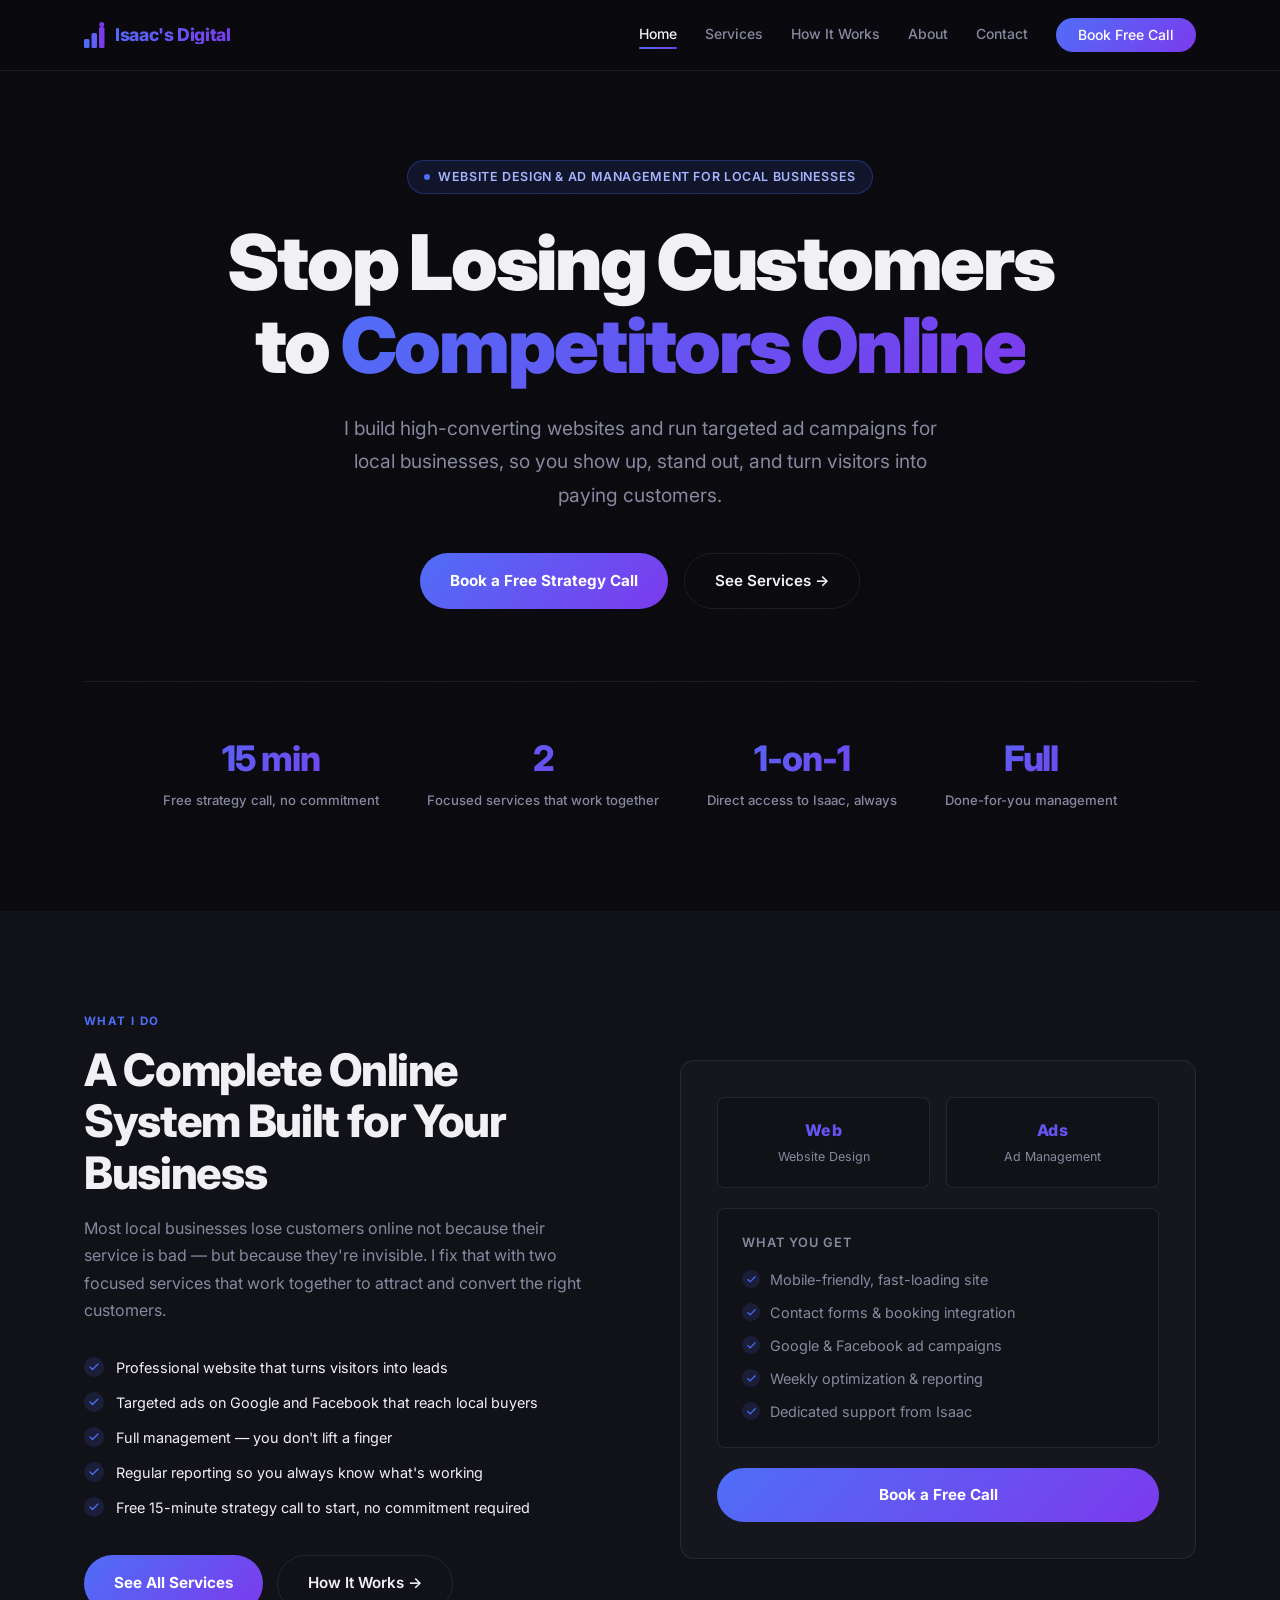
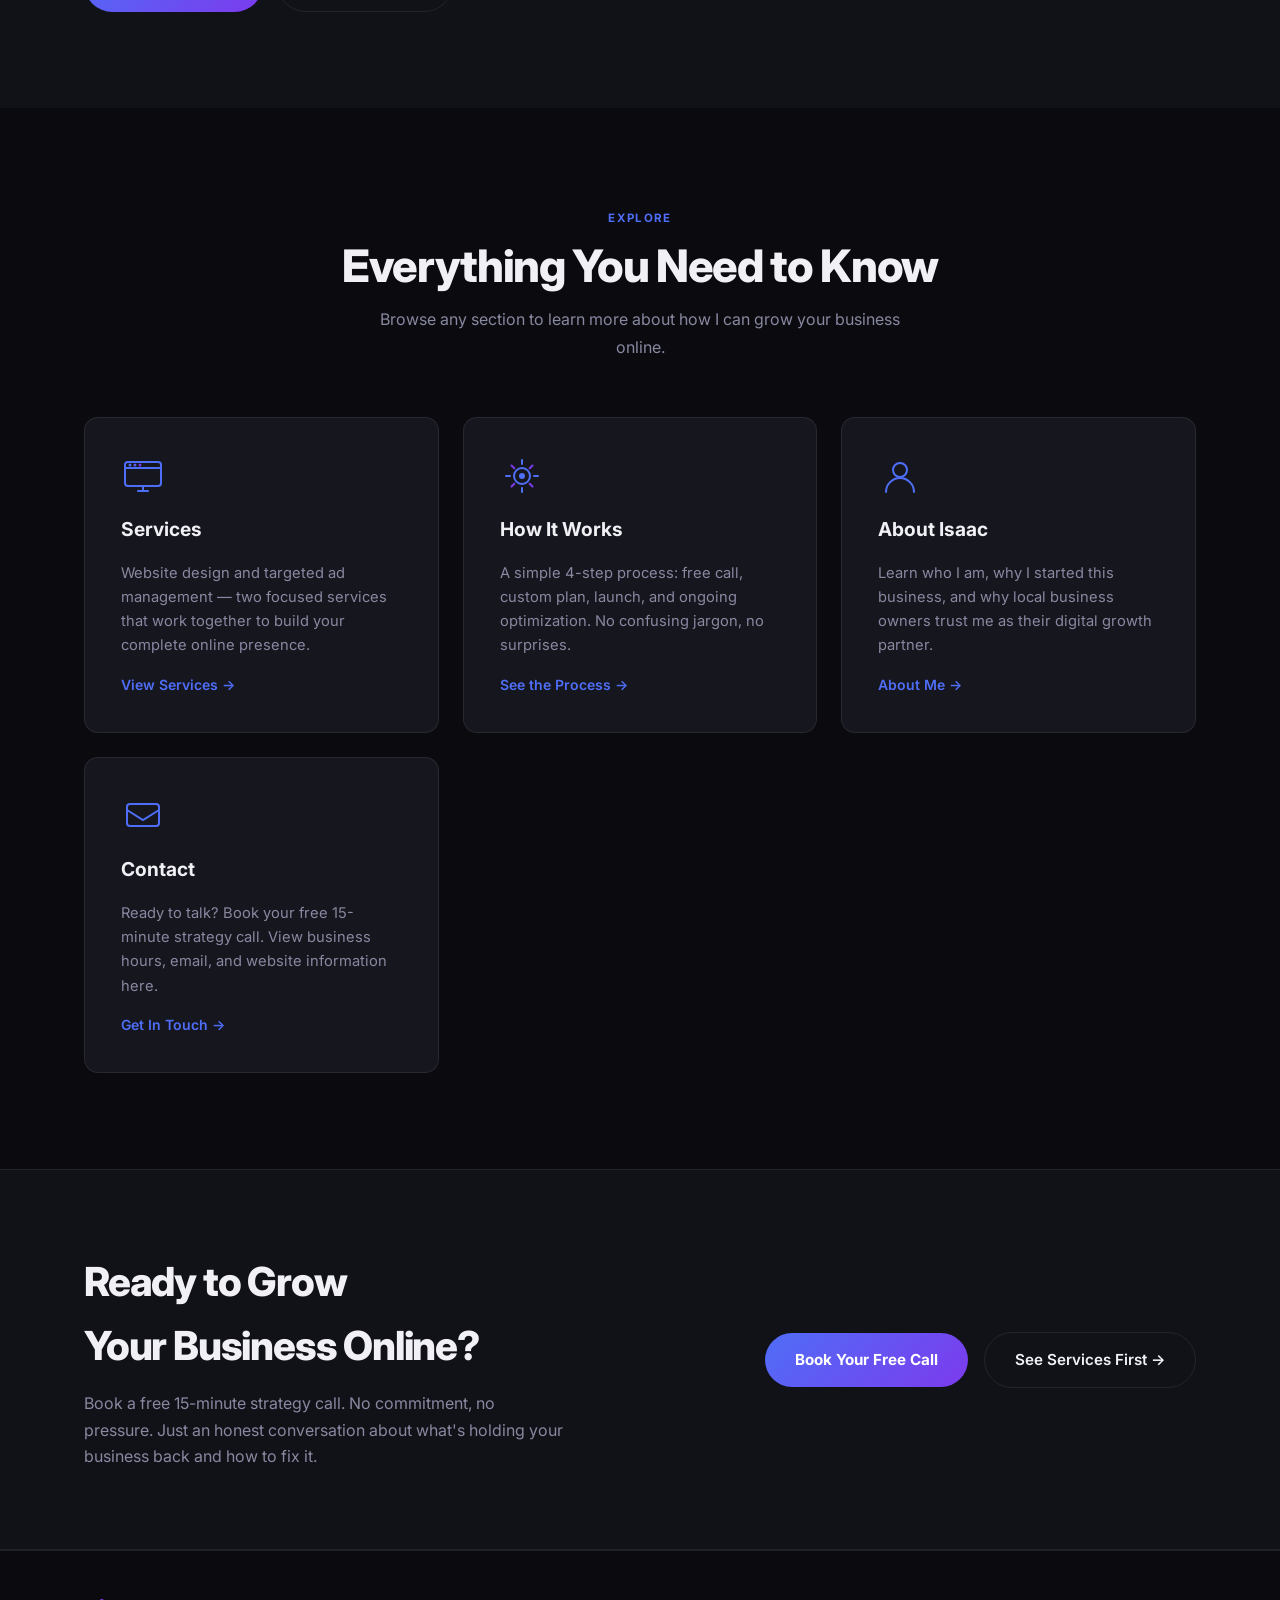
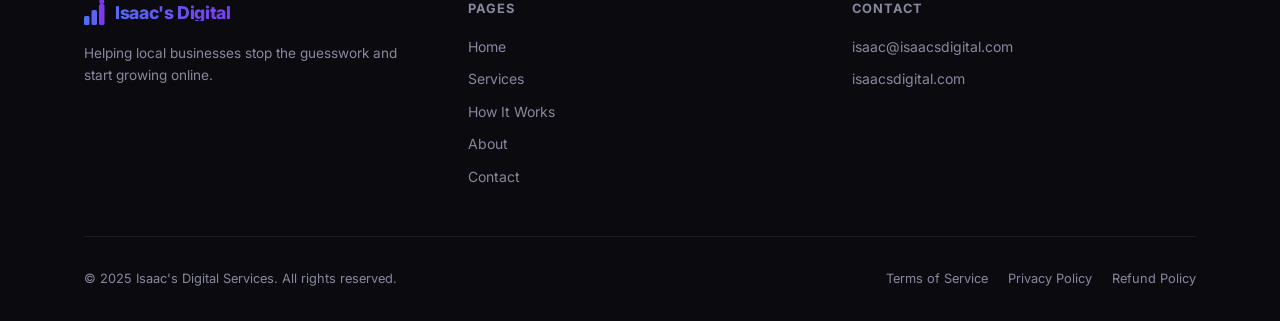
==== index.html @ a50440e7 "Initial commit — Isaac's Digital Services website Full static site with design system overhaul: - in" ====
<!DOCTYPE html>
<html lang="en">
<head>
  <meta charset="UTF-8" />
  <meta name="viewport" content="width=device-width, initial-scale=1.0" />
  <title>Isaac's Digital Services | Websites &amp; Ads for Local Businesses</title>
  <meta name="description" content="Isaac's Digital Services builds high-converting websites and runs targeted ad campaigns for local businesses. Book a free strategy call today." />
  <link rel="preconnect" href="https://fonts.googleapis.com" />
  <link rel="preconnect" href="https://fonts.gstatic.com" crossorigin />
  <link href="https://fonts.googleapis.com/css2?family=Inter:wght@300;400;500;600;700;800;900&display=swap" rel="stylesheet" />
  <link rel="stylesheet" href="styles.css" />
  <style>
    /* Home-specific styles */
    .hero-stats {
      display: flex; gap: 48px; justify-content: center; flex-wrap: wrap;
      margin-top: 72px; padding-top: 48px; border-top: 1px solid var(--border);
    }
    /* Preview cards */
    .preview-grid {
      display: grid; grid-template-columns: repeat(auto-fit, minmax(300px, 1fr)); gap: 24px;
    }
    .preview-card {
      background: var(--surface); border: 1px solid var(--border);
      border-radius: var(--radius); padding: 36px;
      display: flex; flex-direction: column; gap: 16px;
      transition: border-color 0.2s, transform 0.2s;
      position: relative; overflow: hidden;
    }
    .preview-card::before {
      content: ''; position: absolute; inset: 0;
      background: linear-gradient(135deg, rgba(79,110,247,0.05), rgba(124,58,237,0.05));
      opacity: 0; transition: opacity 0.3s;
    }
    .preview-card:hover { border-color: rgba(79,110,247,0.4); transform: translateY(-2px); }
    .preview-card:hover::before { opacity: 1; }
    .preview-card-icon { width: 44px; height: 44px; }
    .preview-card h3 { font-size: 1.2rem; font-weight: 700; }
    .preview-card p { color: var(--muted); font-size: 0.92rem; line-height: 1.65; flex: 1; }
    .preview-card .card-link {
      display: inline-flex; align-items: center; gap: 6px;
      font-size: 0.875rem; font-weight: 600; color: var(--accent);
      transition: gap 0.2s;
    }
    .preview-card .card-link:hover { gap: 10px; }
    /* Intro section */
    .intro-grid { display: grid; grid-template-columns: 1fr 1fr; gap: 80px; align-items: center; }
    .intro-visual {
      background: var(--surface); border: 1px solid var(--border);
      border-radius: var(--radius); padding: 36px; display: flex; flex-direction: column; gap: 20px;
    }
    .mini-stat-row { display: flex; gap: 16px; }
    .mini-stat {
      flex: 1; background: var(--bg2); border: 1px solid var(--border);
      border-radius: var(--radius-sm); padding: 20px; text-align: center;
    }
    .mini-stat-num { font-size: 1rem; font-weight: 800; background: var(--grad); -webkit-background-clip: text; -webkit-text-fill-color: transparent; letter-spacing: 0.04em; }
    .mini-stat-label { font-size: 0.78rem; color: var(--muted); margin-top: 4px; }
    .checklist { display: flex; flex-direction: column; gap: 12px; }
    .check-item { display: flex; gap: 12px; align-items: flex-start; font-size: 0.9rem; }
    .check-item::before {
      content: ''; flex-shrink: 0; width: 20px; height: 20px; border-radius: 50%;
      background: rgba(79,110,247,0.15);
      background-image: url("data:image/svg+xml,%3Csvg xmlns='http://www.w3.org/2000/svg' viewBox='0 0 24 24' fill='none' stroke='%234f6ef7' stroke-width='2.5' stroke-linecap='round' stroke-linejoin='round'%3E%3Cpolyline points='20 6 9 17 4 12'/%3E%3C/svg%3E");
      background-size: 12px; background-repeat: no-repeat; background-position: center; margin-top: 1px;
    }
    @media (max-width: 900px) { .intro-grid { grid-template-columns: 1fr; gap: 40px; } }
    .intro-sub { margin-top: 16px; }
    .intro-checklist { margin-top: 32px; }
    .intro-actions { margin-top: 36px; display: flex; gap: 14px; flex-wrap: wrap; }
    .intro-features-panel { background: var(--bg2); border: 1px solid var(--border); border-radius: var(--radius-sm); padding: 24px; }
    .intro-features-panel .panel-label { font-size: 0.8rem; color: var(--muted); text-transform: uppercase; letter-spacing: 0.08em; font-weight: 600; margin-bottom: 14px; }
  </style>
</head>
<body>

  <!-- NAV -->
  <nav>
    <div class="container nav-inner">
      <a href="index.html" class="site-logo">
        <svg width="22" height="26" viewBox="0 0 22 26" fill="none" aria-hidden="true"><rect x="0" y="17" width="5.5" height="9" rx="1.5" fill="#4f6ef7"/><rect x="7.5" y="11" width="5.5" height="15" rx="1.5" fill="#6060f5"/><rect x="15" y="5" width="5.5" height="21" rx="1.5" fill="#7c3aed"/><circle cx="17.75" cy="2.5" r="2.5" fill="#7c3aed"/></svg>
        <span class="logo-text">Isaac's Digital</span>
      </a>
      <div class="nav-links">
        <a href="index.html" class="active">Home</a>
        <a href="services.html">Services</a>
        <a href="how-it-works.html">How It Works</a>
        <a href="about.html">About</a>
        <a href="contact.html">Contact</a>
        <a href="https://calendly.com/isaacsdigitalservices/new-meeting" class="nav-cta">Book Free Call</a>
      </div>
      <button class="hamburger" id="hamburgerBtn" aria-label="Open menu">
        <span></span><span></span><span></span>
      </button>
    </div>
  </nav>

  <!-- MOBILE MENU -->
  <div class="mobile-menu" id="mobileMenu">
    <button class="close-menu" id="closeMenu" aria-label="Close menu">&#x2715;</button>
    <a href="index.html" class="active" onclick="closeMobile()">Home</a>
    <a href="services.html" onclick="closeMobile()">Services</a>
    <a href="how-it-works.html" onclick="closeMobile()">How It Works</a>
    <a href="about.html" onclick="closeMobile()">About</a>
    <a href="contact.html" onclick="closeMobile()">Contact</a>
    <a href="https://calendly.com/isaacsdigitalservices/new-meeting" class="nav-cta" onclick="closeMobile()">Book Free Call</a>
  </div>

  <!-- HERO -->
  <section class="hero">
    <div class="container">
      <div class="hero-badge fade-in">
        <span></span>
        Website Design &amp; Ad Management for Local Businesses
      </div>
      <h1 class="fade-in">
        Stop Losing Customers<br/>to <span class="highlight">Competitors Online</span>
      </h1>
      <p class="fade-in">
        I build high-converting websites and run targeted ad campaigns for local businesses,
        so you show up, stand out, and turn visitors into paying customers.
      </p>
      <div class="hero-actions fade-in">
        <a href="https://calendly.com/isaacsdigitalservices/new-meeting" class="btn-primary">Book a Free Strategy Call</a>
        <a href="services.html" class="btn-secondary">See Services &rarr;</a>
      </div>
      <div class="hero-stats fade-in">
        <div class="stat">
          <div class="stat-number">15 min</div>
          <div class="stat-label">Free strategy call, no commitment</div>
        </div>
        <div class="stat">
          <div class="stat-number">2</div>
          <div class="stat-label">Focused services that work together</div>
        </div>
        <div class="stat">
          <div class="stat-number">1-on-1</div>
          <div class="stat-label">Direct access to Isaac, always</div>
        </div>
        <div class="stat">
          <div class="stat-number">Full</div>
          <div class="stat-label">Done-for-you management</div>
        </div>
      </div>
    </div>
  </section>

  <!-- INTRO / WHAT I DO -->
  <section class="section alt">
    <div class="container">
      <div class="intro-grid">
        <div class="fade-in">
          <div class="section-label">What I Do</div>
          <h2 class="section-title">A Complete Online System Built for Your Business</h2>
          <p class="section-sub intro-sub">
            Most local businesses lose customers online not because their service is bad —
            but because they're invisible. I fix that with two focused services that work together
            to attract and convert the right customers.
          </p>
          <div class="checklist intro-checklist">
            <div class="check-item">Professional website that turns visitors into leads</div>
            <div class="check-item">Targeted ads on Google and Facebook that reach local buyers</div>
            <div class="check-item">Full management — you don't lift a finger</div>
            <div class="check-item">Regular reporting so you always know what's working</div>
            <div class="check-item">Free 15-minute strategy call to start, no commitment required</div>
          </div>
          <div class="intro-actions">
            <a href="services.html" class="btn-primary">See All Services</a>
            <a href="how-it-works.html" class="btn-secondary">How It Works &rarr;</a>
          </div>
        </div>
        <div class="intro-visual fade-in">
          <div class="mini-stat-row">
            <div class="mini-stat">
              <div class="mini-stat-num">Web</div>
              <div class="mini-stat-label">Website Design</div>
            </div>
            <div class="mini-stat">
              <div class="mini-stat-num">Ads</div>
              <div class="mini-stat-label">Ad Management</div>
            </div>
          </div>
          <div class="intro-features-panel">
            <div class="panel-label">What you get</div>
            <ul class="feature-list">
              <li>Mobile-friendly, fast-loading site</li>
              <li>Contact forms &amp; booking integration</li>
              <li>Google &amp; Facebook ad campaigns</li>
              <li>Weekly optimization &amp; reporting</li>
              <li>Dedicated support from Isaac</li>
            </ul>
          </div>
          <a href="https://calendly.com/isaacsdigitalservices/new-meeting" class="btn-primary btn-full">
            Book a Free Call
          </a>
        </div>
      </div>
    </div>
  </section>

  <!-- PREVIEW PAGES -->
  <section class="section">
    <div class="container">
      <div class="section-header center fade-in">
        <div class="section-label">Explore</div>
        <h2 class="section-title">Everything You Need to Know</h2>
        <p class="section-sub">Browse any section to learn more about how I can grow your business online.</p>
      </div>
      <div class="preview-grid">
        <a href="services.html" class="preview-card fade-in">
          <div class="preview-card-icon">
            <svg width="44" height="44" viewBox="0 0 44 44" fill="none" aria-hidden="true"><rect x="4" y="8" width="36" height="24" rx="3" stroke="#4f6ef7" stroke-width="2"/><path d="M4 14h36" stroke="#4f6ef7" stroke-width="2"/><circle cx="9" cy="11" r="1.5" fill="#4f6ef7"/><circle cx="14" cy="11" r="1.5" fill="#6060f5"/><circle cx="19" cy="11" r="1.5" fill="#7c3aed"/><rect x="16" y="36" width="12" height="2" rx="1" fill="#4f6ef7"/><path d="M22 32v4" stroke="#4f6ef7" stroke-width="2"/></svg>
          </div>
          <h3>Services</h3>
          <p>Website design and targeted ad management — two focused services that work together to build your complete online presence.</p>
          <span class="card-link">View Services &rarr;</span>
        </a>
        <a href="how-it-works.html" class="preview-card fade-in fade-in-delay-1">
          <div class="preview-card-icon">
            <svg width="44" height="44" viewBox="0 0 44 44" fill="none" aria-hidden="true"><circle cx="22" cy="22" r="8" stroke="#4f6ef7" stroke-width="2"/><circle cx="22" cy="22" r="3" fill="#4f6ef7"/><path d="M22 6v4M22 34v4M6 22h4M34 22h4" stroke="#4f6ef7" stroke-width="2" stroke-linecap="round"/><path d="M11.5 11.5l2.8 2.8M29.7 29.7l2.8 2.8M32.5 11.5l-2.8 2.8M14.3 29.7l-2.8 2.8" stroke="#7c3aed" stroke-width="2" stroke-linecap="round"/></svg>
          </div>
          <h3>How It Works</h3>
          <p>A simple 4-step process: free call, custom plan, launch, and ongoing optimization. No confusing jargon, no surprises.</p>
          <span class="card-link">See the Process &rarr;</span>
        </a>
        <a href="about.html" class="preview-card fade-in fade-in-delay-2">
          <div class="preview-card-icon">
            <svg width="44" height="44" viewBox="0 0 44 44" fill="none" aria-hidden="true"><circle cx="22" cy="16" r="7" stroke="#4f6ef7" stroke-width="2"/><path d="M8 38c0-7.732 6.268-14 14-14s14 6.268 14 14" stroke="#4f6ef7" stroke-width="2" stroke-linecap="round"/></svg>
          </div>
          <h3>About Isaac</h3>
          <p>Learn who I am, why I started this business, and why local business owners trust me as their digital growth partner.</p>
          <span class="card-link">About Me &rarr;</span>
        </a>
        <a href="contact.html" class="preview-card fade-in fade-in-delay-3">
          <div class="preview-card-icon">
            <svg width="44" height="44" viewBox="0 0 44 44" fill="none" aria-hidden="true"><rect x="6" y="10" width="32" height="22" rx="3" stroke="#4f6ef7" stroke-width="2"/><path d="M6 16l16 10 16-10" stroke="#4f6ef7" stroke-width="2" stroke-linecap="round"/></svg>
          </div>
          <h3>Contact</h3>
          <p>Ready to talk? Book your free 15-minute strategy call. View business hours, email, and website information here.</p>
          <span class="card-link">Get In Touch &rarr;</span>
        </a>
      </div>
    </div>
  </section>

  <!-- CTA BAND -->
  <div class="cta-band">
    <div class="container">
      <div class="cta-inner">
        <div class="cta-text fade-in">
          <h2>Ready to Grow<br/>Your Business Online?</h2>
          <p>Book a free 15-minute strategy call. No commitment, no pressure. Just an honest conversation about what's holding your business back and how to fix it.</p>
        </div>
        <div class="cta-actions fade-in">
          <a href="https://calendly.com/isaacsdigitalservices/new-meeting" class="btn-primary">Book Your Free Call</a>
          <a href="services.html" class="btn-secondary">See Services First &rarr;</a>
        </div>
      </div>
    </div>
  </div>

  <!-- FOOTER -->
  <footer>
    <div class="container">
      <div class="footer-top">
        <div>
          <a href="index.html" class="site-logo">
            <svg width="22" height="26" viewBox="0 0 22 26" fill="none" aria-hidden="true"><rect x="0" y="17" width="5.5" height="9" rx="1.5" fill="#4f6ef7"/><rect x="7.5" y="11" width="5.5" height="15" rx="1.5" fill="#6060f5"/><rect x="15" y="5" width="5.5" height="21" rx="1.5" fill="#7c3aed"/><circle cx="17.75" cy="2.5" r="2.5" fill="#7c3aed"/></svg>
            <span class="logo-text">Isaac's Digital</span>
          </a>
          <p class="footer-tagline">Helping local businesses stop the guesswork and start growing online.</p>
        </div>
        <div>
          <div class="footer-col-title">Pages</div>
          <div class="footer-col-links">
            <a href="index.html">Home</a>
            <a href="services.html">Services</a>
            <a href="how-it-works.html">How It Works</a>
            <a href="about.html">About</a>
            <a href="contact.html">Contact</a>
          </div>
        </div>
        <div>
          <div class="footer-col-title">Contact</div>
          <div class="footer-col-links">
            <a href="mailto:isaac@isaacsdigital.com">isaac@isaacsdigital.com</a>
            <a href="https://isaacsdigital.com" style="color:var(--muted);">isaacsdigital.com</a>
          </div>
        </div>
      </div>
      <div class="footer-bottom">
        <div class="footer-copy">&copy; 2025 Isaac's Digital Services. All rights reserved.</div>
        <div class="footer-legal">
          <a href="terms-of-service.html">Terms of Service</a>
          <a href="privacy-policy.html">Privacy Policy</a>
          <a href="refund-policy.html">Refund Policy</a>
        </div>
      </div>
    </div>
  </footer>

  <script>
    const hamburgerBtn = document.getElementById('hamburgerBtn');
    const mobileMenu = document.getElementById('mobileMenu');
    const closeMenu = document.getElementById('closeMenu');
    hamburgerBtn.addEventListener('click', () => mobileMenu.classList.add('open'));
    closeMenu.addEventListener('click', () => mobileMenu.classList.remove('open'));
    function closeMobile() { mobileMenu.classList.remove('open'); }
    const observer = new IntersectionObserver((entries) => {
      entries.forEach(e => { if (e.isIntersecting) e.target.classList.add('visible'); });
    }, { threshold: 0.1 });
    document.querySelectorAll('.fade-in').forEach(el => observer.observe(el));
  </script>
</body>
</html>
---- styles.css ----
/* ── Reset & Base ── */
*, *::before, *::after { box-sizing: border-box; margin: 0; padding: 0; }
:root {
  /* ── Colors ── */
  --bg:        #0a0a0f;
  --bg2:       #111118;
  --surface:   #16161f;
  --border:    rgba(255,255,255,0.08);
  --accent:    #4f6ef7;
  --accent2:   #7c3aed;
  --grad:      linear-gradient(135deg, #4f6ef7, #7c3aed);
  --text:      #f0f0f5;
  --muted:     #8888a0;

  /* ── Border radius — 3 values only ── */
  --radius:      14px;
  --radius-sm:   8px;
  --radius-pill: 100px;

  /* ── Type scale ── */
  --text-xs:   0.72rem;
  --text-sm:   0.875rem;
  --text-base: 1rem;
  --text-lg:   1.125rem;
  --text-xl:   1.3rem;
  --text-2xl:  1.6rem;
  --text-3xl:  clamp(1.8rem, 3.5vw, 2.8rem);

  /* ── Spacing scale ── */
  --sp-1:  4px;
  --sp-2:  8px;
  --sp-3:  12px;
  --sp-4:  16px;
  --sp-5:  24px;
  --sp-6:  32px;
  --sp-7:  48px;
  --sp-8:  64px;
  --sp-9:  96px;

  /* ── Easing ── */
  --ease-out:    cubic-bezier(0.22, 1, 0.36, 1);
  --ease-in-out: cubic-bezier(0.45, 0, 0.55, 1);
}
html { scroll-behavior: smooth; }
body {
  font-family: 'Inter', sans-serif;
  background: var(--bg);
  color: var(--text);
  line-height: 1.6;
  overflow-x: hidden;
}
a { color: inherit; text-decoration: none; }
img { display: block; max-width: 100%; }
.container { width: 100%; max-width: 1160px; margin: 0 auto; padding: 0 24px; }

/* ── Noise texture ── */
body::before {
  content: '';
  position: fixed; inset: 0; z-index: 0; pointer-events: none;
  background-image: url("data:image/svg+xml,%3Csvg viewBox='0 0 256 256' xmlns='http://www.w3.org/2000/svg'%3E%3Cfilter id='noise'%3E%3CfeTurbulence type='fractalNoise' baseFrequency='0.9' numOctaves='4' stitchTiles='stitch'/%3E%3C/filter%3E%3Crect width='100%25' height='100%25' filter='url(%23noise)' opacity='0.03'/%3E%3C/svg%3E");
  background-repeat: repeat; background-size: 128px 128px; opacity: 0.4;
}

/* ── NAV ── */
nav {
  position: fixed; top: 0; left: 0; right: 0; z-index: 100;
  padding: 18px 0;
  background: rgba(10,10,15,0.85);
  backdrop-filter: blur(20px);
  border-bottom: 1px solid var(--border);
}
.nav-inner { display: flex; align-items: center; justify-content: space-between; }

/* Site Logo (used in nav and footer) */
.site-logo { display: inline-flex; align-items: center; gap: 9px; text-decoration: none; }
.logo-text { font-size: 1.1rem; font-weight: 800; letter-spacing: -0.02em; background: var(--grad); -webkit-background-clip: text; -webkit-text-fill-color: transparent; line-height: 1; }

.nav-links { display: flex; gap: 28px; align-items: center; }
.nav-links a {
  font-size: 0.875rem; font-weight: 500; color: var(--muted);
  transition: color 0.2s; position: relative; padding-bottom: 2px;
}
.nav-links a:hover { color: var(--text); }
.nav-links a.active { color: var(--text); }
.nav-links a.active::after {
  content: ''; position: absolute; bottom: -2px; left: 0; right: 0;
  height: 2px; background: var(--grad); border-radius: 2px;
}
.nav-cta {
  display: inline-flex !important; align-items: center !important; justify-content: center !important;
  background: var(--grad) !important;
  color: #fff !important;
  -webkit-text-fill-color: #fff !important;
  padding: 10px 22px !important; border-radius: var(--radius-pill);
  font-weight: 600; font-size: 0.875rem; line-height: 1 !important;
  transition: opacity 0.2s var(--ease-out), transform 0.2s var(--ease-out);
  text-align: center;
}
.nav-cta:hover { opacity: 0.9; transform: translateY(-1px); }
.nav-cta::after { display: none !important; }

/* Hamburger */
.hamburger { display: none; flex-direction: column; gap: 5px; cursor: pointer; background: none; border: none; padding: 4px; }
.hamburger span { display: block; width: 24px; height: 2px; background: var(--text); border-radius: 2px; transition: all 0.3s; }
.mobile-menu {
  display: none; position: fixed; inset: 0; z-index: 99;
  background: rgba(10,10,15,0.97); backdrop-filter: blur(20px);
  flex-direction: column; align-items: center; justify-content: center; gap: 32px;
}
.mobile-menu.open { display: flex; }
.mobile-menu a { font-size: 1.4rem; font-weight: 700; color: var(--muted); transition: color 0.2s; }
.mobile-menu a:hover, .mobile-menu a.active { color: var(--text); }
.mobile-menu .nav-cta { font-size: 1rem; }
.close-menu { position: absolute; top: 24px; right: 24px; background: none; border: none; cursor: pointer; color: var(--text); font-size: 1.5rem; }

/* ── PAGE HERO ── */
.page-hero {
  position: relative; z-index: 1;
  padding: 140px 0 80px; text-align: center;
}
.page-hero-glow { display: none; }
.page-hero .label {
  display: inline-block;
  font-size: 0.75rem; font-weight: 700; letter-spacing: 0.1em;
  text-transform: uppercase; color: var(--accent); margin-bottom: 16px;
}
.page-hero h1 {
  font-size: clamp(2.2rem, 5vw, 3.8rem);
  font-weight: 900; line-height: 1.1; letter-spacing: -0.03em;
  margin-bottom: 20px;
}
.page-hero h1 .highlight {
  background: var(--grad); -webkit-background-clip: text; -webkit-text-fill-color: transparent;
}
.page-hero p {
  font-size: 1.1rem; color: var(--muted); max-width: 580px;
  margin: 0 auto 36px; line-height: 1.7;
}

/* ── HERO (Home) ── */
.hero {
  position: relative; z-index: 1;
  padding: 160px 0 100px; text-align: center; overflow: hidden;
}
.hero-glow { display: none; }
.hero-badge {
  display: inline-flex; align-items: center; gap: 8px;
  background: rgba(79,110,247,0.12); border: 1px solid rgba(79,110,247,0.3);
  color: #a5b4fc; font-size: 0.78rem; font-weight: 600;
  padding: 6px 16px; border-radius: 100px; letter-spacing: 0.05em;
  text-transform: uppercase; margin-bottom: 28px;
}
.hero-badge span { width: 6px; height: 6px; border-radius: 50%; background: #4f6ef7; display: block; }
.hero h1 {
  font-size: clamp(2.8rem, 6vw, 5rem);
  font-weight: 900; line-height: 1.08; letter-spacing: -0.03em;
  margin-bottom: 24px; max-width: 920px; margin-left: auto; margin-right: auto;
}
.hero h1 .highlight { background: var(--grad); -webkit-background-clip: text; -webkit-text-fill-color: transparent; }
.hero > .container > p {
  font-size: clamp(1rem, 2vw, 1.2rem); color: var(--muted);
  max-width: 600px; margin: 0 auto 40px; line-height: 1.75;
}
.hero-actions { display: flex; gap: 16px; justify-content: center; flex-wrap: wrap; }

/* ── BUTTONS ── */
.btn-primary {
  display: inline-flex; align-items: center; gap: 8px;
  background: var(--grad); color: #fff;
  padding: 15px 30px; border-radius: var(--radius-pill);
  font-weight: 700; font-size: 0.95rem;
  transition: transform 0.2s var(--ease-out), opacity 0.2s var(--ease-out);
}
.btn-primary:hover { transform: translateY(-2px); opacity: 0.92; }
.btn-secondary {
  display: inline-flex; align-items: center; gap: 8px;
  background: transparent; color: var(--text);
  padding: 15px 30px; border-radius: var(--radius-pill);
  font-weight: 600; font-size: 0.95rem;
  border: 1px solid var(--border);
  transition: border-color 0.2s var(--ease-out), background 0.2s var(--ease-out);
}
.btn-secondary:hover { border-color: rgba(255,255,255,0.2); background: rgba(255,255,255,0.04); }
.btn-outline {
  display: inline-flex; align-items: center; gap: 8px;
  background: transparent; color: var(--accent);
  padding: 10px 22px; border-radius: var(--radius-pill);
  font-weight: 600; font-size: 0.875rem;
  border: 1px solid rgba(79,110,247,0.4);
  transition: background 0.2s var(--ease-out), border-color 0.2s var(--ease-out);
}
.btn-outline:hover { background: rgba(79,110,247,0.1); border-color: var(--accent); }
.btn-full { width: 100%; justify-content: center; }

/* ── SECTION ── */
.section { position: relative; z-index: 1; padding: 96px 0; }
.section.alt { background: var(--bg2); }
.section-label {
  display: inline-block;
  font-size: 0.72rem; font-weight: 700; letter-spacing: 0.12em;
  text-transform: uppercase; color: var(--accent); margin-bottom: 14px;
}
.section-title {
  font-size: clamp(1.8rem, 3.5vw, 2.8rem);
  font-weight: 800; letter-spacing: -0.03em; line-height: 1.15; margin-bottom: 14px;
}
.section-sub { font-size: 1rem; color: var(--muted); max-width: 560px; line-height: 1.7; }
.section-header { margin-bottom: 56px; }
.section-header.center { text-align: center; }
.section-header.center .section-sub { margin: 0 auto; }

/* ── CARDS ── */
.card {
  background: var(--surface); border: 1px solid var(--border);
  border-radius: var(--radius); padding: 36px;
  transition: border-color 0.2s var(--ease-out), transform 0.2s var(--ease-out);
}
.card:hover { border-color: rgba(79,110,247,0.35); transform: translateY(-2px); }

/* ── FEATURE LIST ── */
.feature-list { list-style: none; display: flex; flex-direction: column; gap: 10px; }
.feature-list li {
  display: flex; align-items: center; gap: 10px;
  font-size: 0.9rem; color: var(--muted);
}
.feature-list li::before {
  content: ''; flex-shrink: 0;
  width: 18px; height: 18px; border-radius: 50%;
  background: rgba(79,110,247,0.15);
  background-image: url("data:image/svg+xml,%3Csvg xmlns='http://www.w3.org/2000/svg' viewBox='0 0 24 24' fill='none' stroke='%234f6ef7' stroke-width='2.5' stroke-linecap='round' stroke-linejoin='round'%3E%3Cpolyline points='20 6 9 17 4 12'/%3E%3C/svg%3E");
  background-size: 11px; background-repeat: no-repeat; background-position: center;
}

/* ── TESTIMONIALS ── */
.stars { color: #fbbf24; font-size: 0.85rem; margin-bottom: 10px; }
.testimonial-card {
  background: var(--bg2); border: 1px solid var(--border);
  border-radius: var(--radius-sm); padding: 28px;
}
.testimonial-text { font-size: 0.95rem; line-height: 1.7; margin-bottom: 16px; font-style: italic; color: var(--muted); }
.testimonial-author { display: flex; align-items: center; gap: 12px; }
.author-avatar {
  width: 38px; height: 38px; border-radius: 50%;
  background: var(--grad); display: flex; align-items: center; justify-content: center;
  font-size: 0.78rem; font-weight: 700; color: #fff; flex-shrink: 0;
}
.author-name { font-size: 0.875rem; font-weight: 700; }
.author-role { font-size: 0.78rem; color: var(--muted); }

/* ── CTA BAND ── */
.cta-band {
  position: relative; z-index: 1;
  background: var(--bg2); border-top: 1px solid var(--border); border-bottom: 1px solid var(--border);
  padding: 80px 0;
}
.cta-inner { display: flex; align-items: center; justify-content: space-between; gap: 40px; flex-wrap: wrap; }
.cta-text h2 { font-size: clamp(1.8rem, 3.5vw, 2.5rem); font-weight: 800; letter-spacing: -0.03em; margin-bottom: 12px; }
.cta-text p { color: var(--muted); font-size: 1rem; max-width: 480px; line-height: 1.65; }
.cta-actions { display: flex; gap: 16px; flex-wrap: wrap; align-items: center; }

/* ── FOOTER ── */
footer {
  position: relative; z-index: 1;
  background: var(--bg); border-top: 1px solid var(--border); padding: 48px 0 32px;
}
.footer-top {
  display: grid; grid-template-columns: 1fr 1fr 1fr;
  gap: 40px; padding-bottom: 48px; border-bottom: 1px solid var(--border); margin-bottom: 32px;
}
.footer-col-title { font-size: 0.8rem; font-weight: 700; text-transform: uppercase; letter-spacing: 0.08em; color: var(--muted); margin-bottom: 16px; }
.footer-col-links { display: flex; flex-direction: column; gap: 10px; }
.footer-col-links a { font-size: 0.875rem; color: var(--muted); transition: color 0.2s; }
.footer-col-links a:hover { color: var(--text); }
.footer-tagline { font-size: 0.85rem; color: var(--muted); line-height: 1.6; margin-top: 10px; }
.footer-bottom { display: flex; justify-content: space-between; align-items: center; flex-wrap: wrap; gap: 16px; }
.footer-copy { color: var(--muted); font-size: 0.8rem; }
.footer-legal { display: flex; gap: 20px; }
.footer-legal a { font-size: 0.8rem; color: var(--muted); transition: color 0.2s; }
.footer-legal a:hover { color: var(--text); }

/* ── ANIMATIONS ── */
.fade-in { opacity: 0; transform: translateY(20px); transition: opacity 0.5s var(--ease-out), transform 0.5s var(--ease-out); }
.fade-in.visible { opacity: 1; transform: none; }
.fade-in-delay-1 { transition-delay: 0.08s; }
.fade-in-delay-2 { transition-delay: 0.16s; }
.fade-in-delay-3 { transition-delay: 0.24s; }
@keyframes spin { to { transform: rotate(360deg); } }

/* ── GRIDS ── */
.grid-2 { display: grid; grid-template-columns: repeat(2, 1fr); gap: 28px; }
.grid-3 { display: grid; grid-template-columns: repeat(3, 1fr); gap: 28px; }
.grid-4 { display: grid; grid-template-columns: repeat(4, 1fr); gap: 28px; }
.grid-auto { display: grid; grid-template-columns: repeat(auto-fit, minmax(280px, 1fr)); gap: 28px; }

/* ── STATS ── */
.stats-bar { display: flex; gap: 48px; justify-content: center; flex-wrap: wrap; }
.stat { text-align: center; }
.stat-number { font-size: 2.2rem; font-weight: 800; letter-spacing: -0.03em; background: var(--grad); -webkit-background-clip: text; -webkit-text-fill-color: transparent; }
.stat-label { font-size: 0.82rem; color: var(--muted); margin-top: 4px; font-weight: 500; }

/* ── MISC COMPONENTS ── */
.badge {
  display: inline-flex; align-items: center; gap: 6px;
  background: rgba(79,110,247,0.1); border: 1px solid rgba(79,110,247,0.25);
  color: #a5b4fc; font-size: 0.75rem; font-weight: 600;
  padding: 4px 12px; border-radius: 100px; letter-spacing: 0.04em;
}
.icon-box {
  width: 52px; height: 52px; border-radius: 14px; flex-shrink: 0;
  background: var(--grad); display: flex; align-items: center; justify-content: center;
}
.icon-box-soft {
  width: 48px; height: 48px; border-radius: 12px; flex-shrink: 0;
  background: rgba(79,110,247,0.1); border: 1px solid rgba(79,110,247,0.2);
  display: flex; align-items: center; justify-content: center;
}
.divider { border: none; border-top: 1px solid var(--border); margin: 0; }

/* ── ACCORDION (FAQ) ── */
.faq-list { display: flex; flex-direction: column; gap: 12px; }
.faq-item {
  background: var(--surface); border: 1px solid var(--border);
  border-radius: var(--radius-sm); overflow: hidden;
}
.faq-q {
  display: flex; justify-content: space-between; align-items: center;
  padding: 20px 24px; cursor: pointer; font-weight: 600; font-size: 0.95rem;
  transition: background 0.2s; gap: 16px;
}
.faq-q:hover { background: rgba(255,255,255,0.03); }
.faq-icon { flex-shrink: 0; font-size: 1.1rem; color: var(--accent); transition: transform 0.3s; }
.faq-item.open .faq-icon { transform: rotate(45deg); }
.faq-a {
  max-height: 0; overflow: hidden;
  font-size: 0.9rem; color: var(--muted); line-height: 1.7;
  transition: max-height 0.35s var(--ease-in-out), padding 0.35s var(--ease-in-out);
  padding: 0 24px;
}
.faq-item.open .faq-a { max-height: 300px; padding: 0 24px 20px; }

/* ── RESPONSIVE ── */
@media (max-width: 900px) {
  .grid-2, .grid-3, .grid-4 { grid-template-columns: 1fr; }
  .footer-top { grid-template-columns: 1fr 1fr; }
  .cta-inner { flex-direction: column; text-align: center; }
  .cta-actions { justify-content: center; }
}
@media (max-width: 700px) {
  .nav-links { display: none; }
  .hamburger { display: flex; }
  .hero { padding: 120px 0 72px; }
  .stats-bar { gap: 28px; }
  .footer-top { grid-template-columns: 1fr; }
  .footer-bottom { flex-direction: column; text-align: center; }
  .footer-legal { justify-content: center; }
  .page-hero { padding: 120px 0 60px; }
}
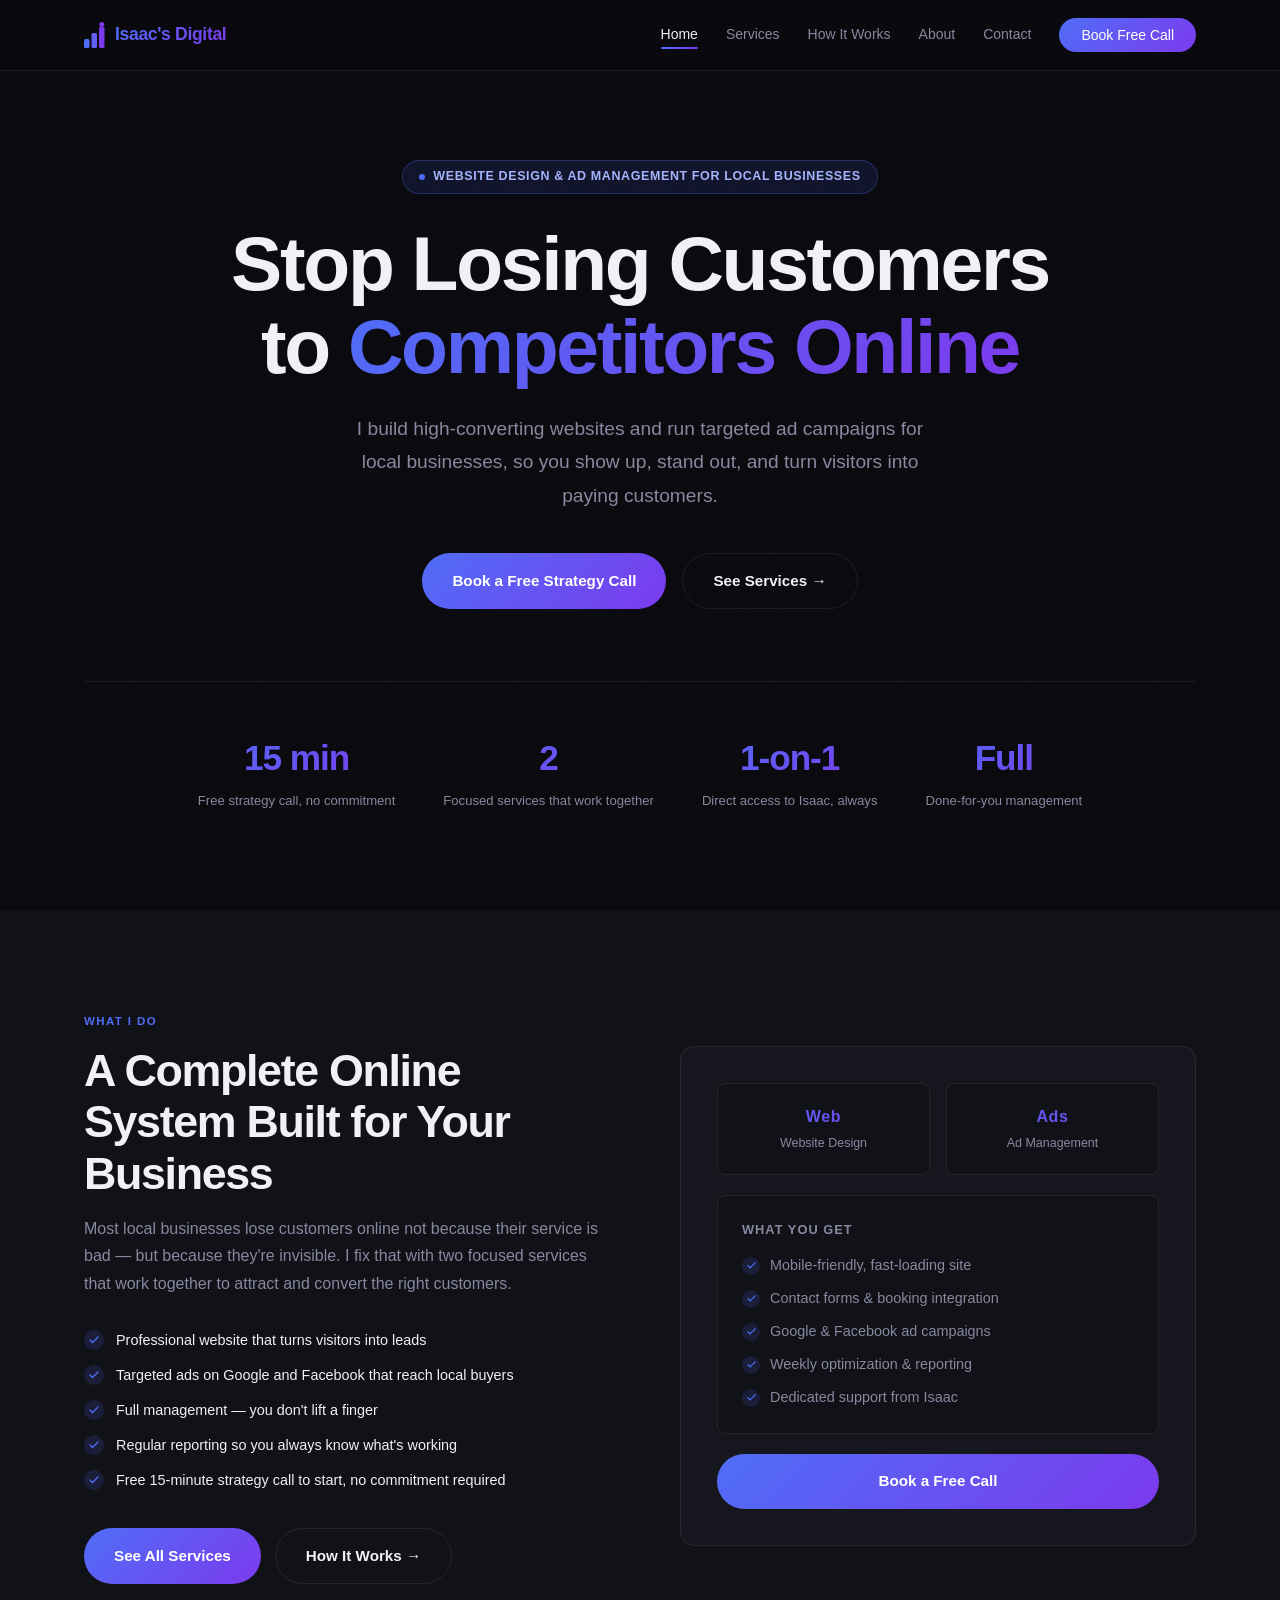
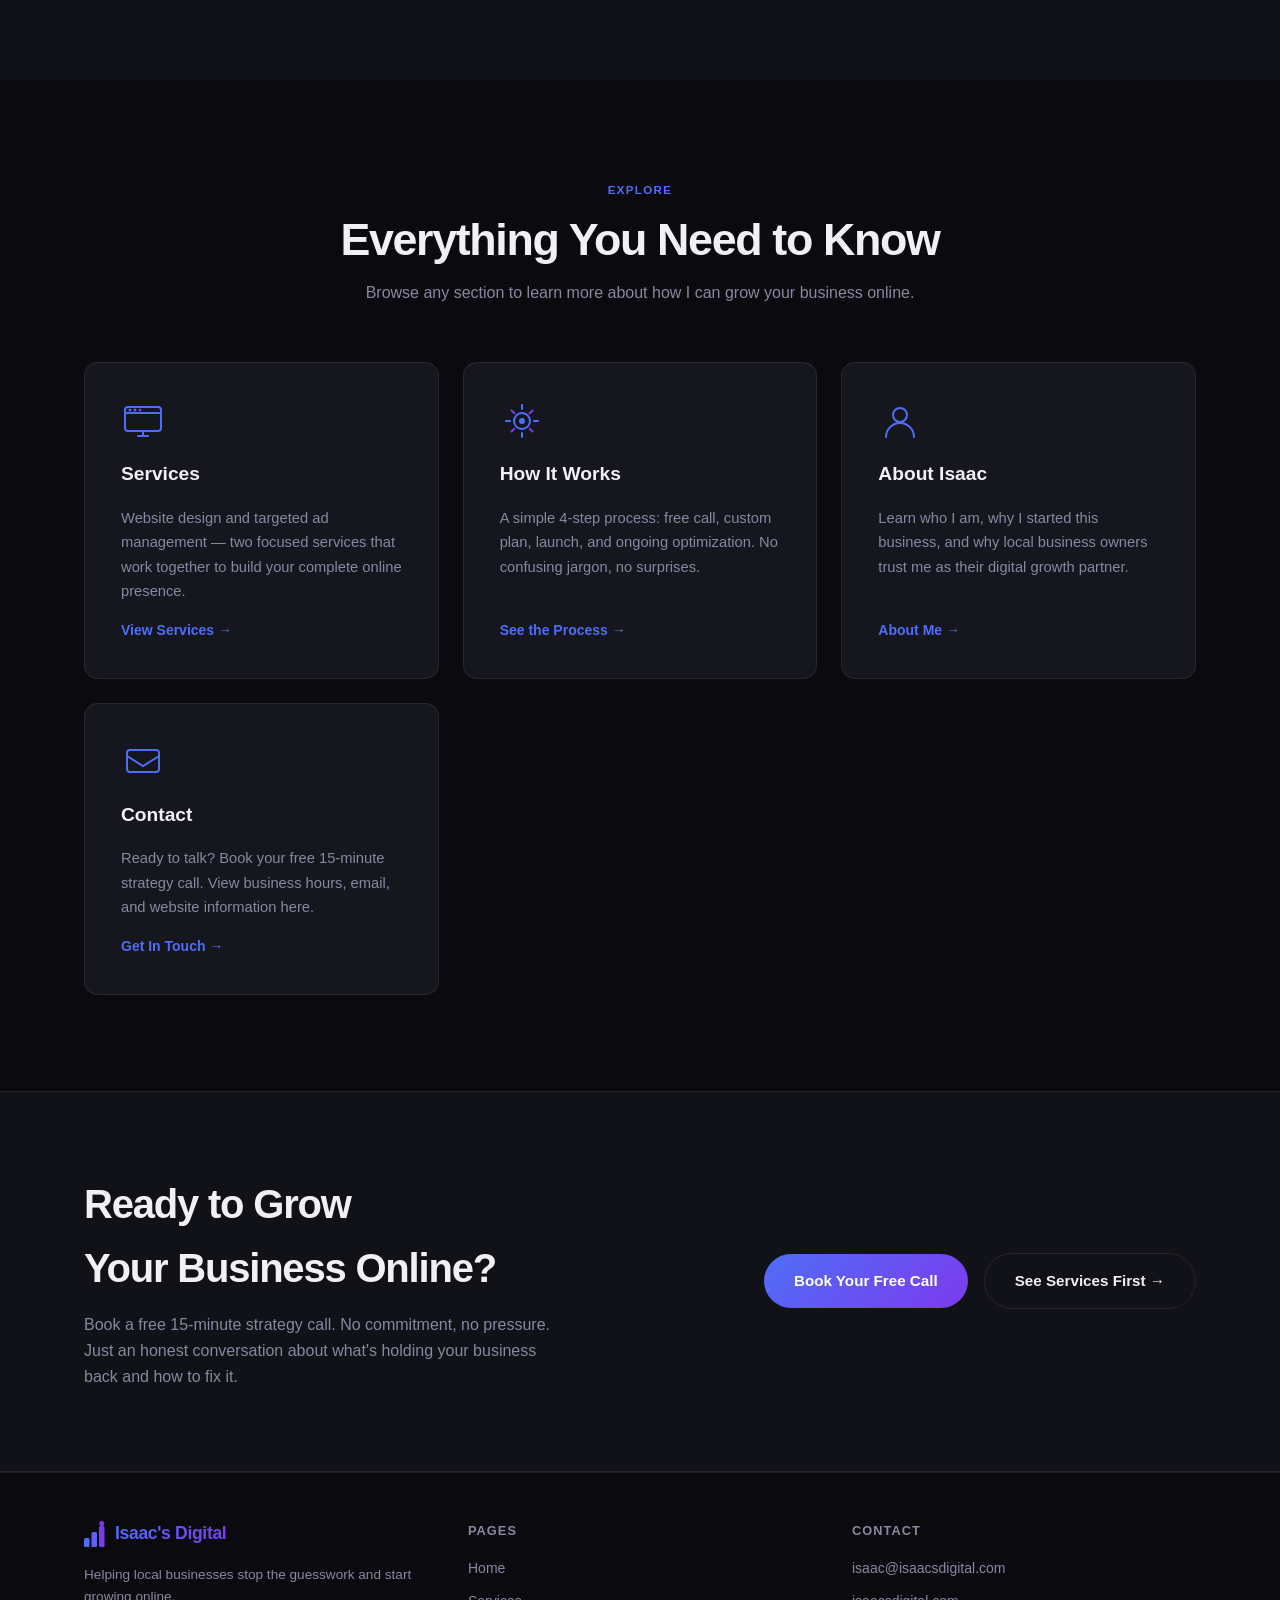
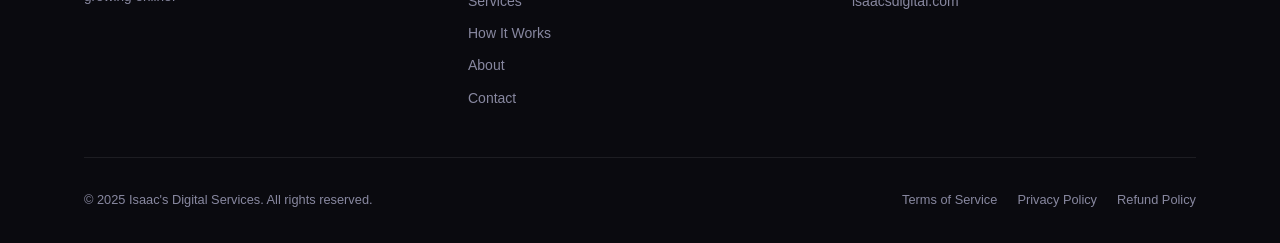
==== commit ca198d70: "security: fix XSS, add HSTS/CSP headers, honeypot, remove .env from tracking - Replace innerHTML wit" ====
--- a/index.html
+++ b/index.html
@@ -3,6 +3,8 @@
 <head>
   <meta charset="UTF-8" />
   <meta name="viewport" content="width=device-width, initial-scale=1.0" />
+  <meta http-equiv="Content-Security-Policy" content="default-src 'self'; script-src 'self' 'unsafe-inline'; style-src 'self' 'unsafe-inline' https://fonts.googleapis.com; font-src https://fonts.gstatic.com; img-src 'self' data: blob:; connect-src https://formspree.io https://zzdhxxclasgtshfwwxpe.supabase.co; base-uri 'self'; form-action 'self' https://formspree.io;" />
+  <meta name="referrer" content="strict-origin-when-cross-origin" />
   <title>Isaac's Digital Services | Websites &amp; Ads for Local Businesses</title>
   <meta name="description" content="Isaac's Digital Services builds high-converting websites and runs targeted ad campaigns for local businesses. Book a free strategy call today." />
   <link rel="preconnect" href="https://fonts.googleapis.com" />
@@ -242,6 +244,18 @@
     </div>
   </section>
 
+  <!-- REVIEWS -->
+  <section class="section alt" id="reviews-section" style="display:none;">
+    <div class="container">
+      <div class="section-header center fade-in">
+        <div class="section-label">Client Reviews</div>
+        <h2 class="section-title">What Clients Are Saying</h2>
+        <p class="section-sub">Real feedback from local business owners I've worked with.</p>
+      </div>
+      <div class="grid-auto" id="reviews-grid"></div>
+    </div>
+  </section>
+
   <!-- CTA BAND -->
   <div class="cta-band">
     <div class="container">
@@ -297,6 +311,76 @@
       </div>
     </div>
   </footer>
+
+  <script>
+    (function () {
+      const SUPABASE_URL = 'https://zzdhxxclasgtshfwwxpe.supabase.co';
+      const SUPABASE_ANON_KEY = 'sb_publishable_c31btJJiiDzCnKH7k_byaQ_KJMZ0u_k';
+
+      function renderStars(rating) {
+        const n = Math.round(Math.max(1, Math.min(5, rating || 5)));
+        return '★'.repeat(n) + '☆'.repeat(5 - n);
+      }
+
+      function getInitials(name) {
+        return (name || '?').split(' ').map(w => w[0]).join('').slice(0, 2).toUpperCase();
+      }
+
+      function renderCard(review) {
+        const card = document.createElement('div');
+        card.className = 'testimonial-card fade-in';
+
+        const stars = document.createElement('div');
+        stars.className = 'stars';
+        stars.textContent = renderStars(review.rating);
+
+        const text = document.createElement('p');
+        text.className = 'testimonial-text';
+        text.textContent = '\u201C' + (review.review_text || review.text || review.body || '') + '\u201D';
+
+        const author = document.createElement('div');
+        author.className = 'testimonial-author';
+
+        const avatar = document.createElement('div');
+        avatar.className = 'author-avatar';
+        avatar.textContent = getInitials(review.client_name || review.name || '?');
+
+        const nameWrap = document.createElement('div');
+        const nameEl = document.createElement('div');
+        nameEl.className = 'author-name';
+        nameEl.textContent = review.client_name || review.name || 'Client';
+        nameWrap.appendChild(nameEl);
+
+        author.appendChild(avatar);
+        author.appendChild(nameWrap);
+        card.appendChild(stars);
+        card.appendChild(text);
+        card.appendChild(author);
+        return card;
+      }
+
+      fetch(SUPABASE_URL + '/rest/v1/reviews?approved=eq.true&select=*&order=created_at.desc', {
+        headers: {
+          'apikey': SUPABASE_ANON_KEY,
+          'Authorization': 'Bearer ' + SUPABASE_ANON_KEY
+        }
+      })
+      .then(function(res) { return res.json(); })
+      .then(function(data) {
+        if (!Array.isArray(data) || data.length === 0) return;
+        const section = document.getElementById('reviews-section');
+        const grid = document.getElementById('reviews-grid');
+        data.forEach(function(review) { grid.appendChild(renderCard(review)); });
+        section.style.display = '';
+        var revObserver = new IntersectionObserver(function(entries) {
+          entries.forEach(function(e) { if (e.isIntersecting) e.target.classList.add('visible'); });
+        }, { threshold: 0.1 });
+        grid.querySelectorAll('.fade-in').forEach(function(el) { revObserver.observe(el); });
+        revObserver.observe(section.querySelector('.section-header'));
+      })
+      .catch(function() { /* silently skip if fetch fails */ });
+    }());
+  </script>
 
   <script>
     const hamburgerBtn = document.getElementById('hamburgerBtn');
